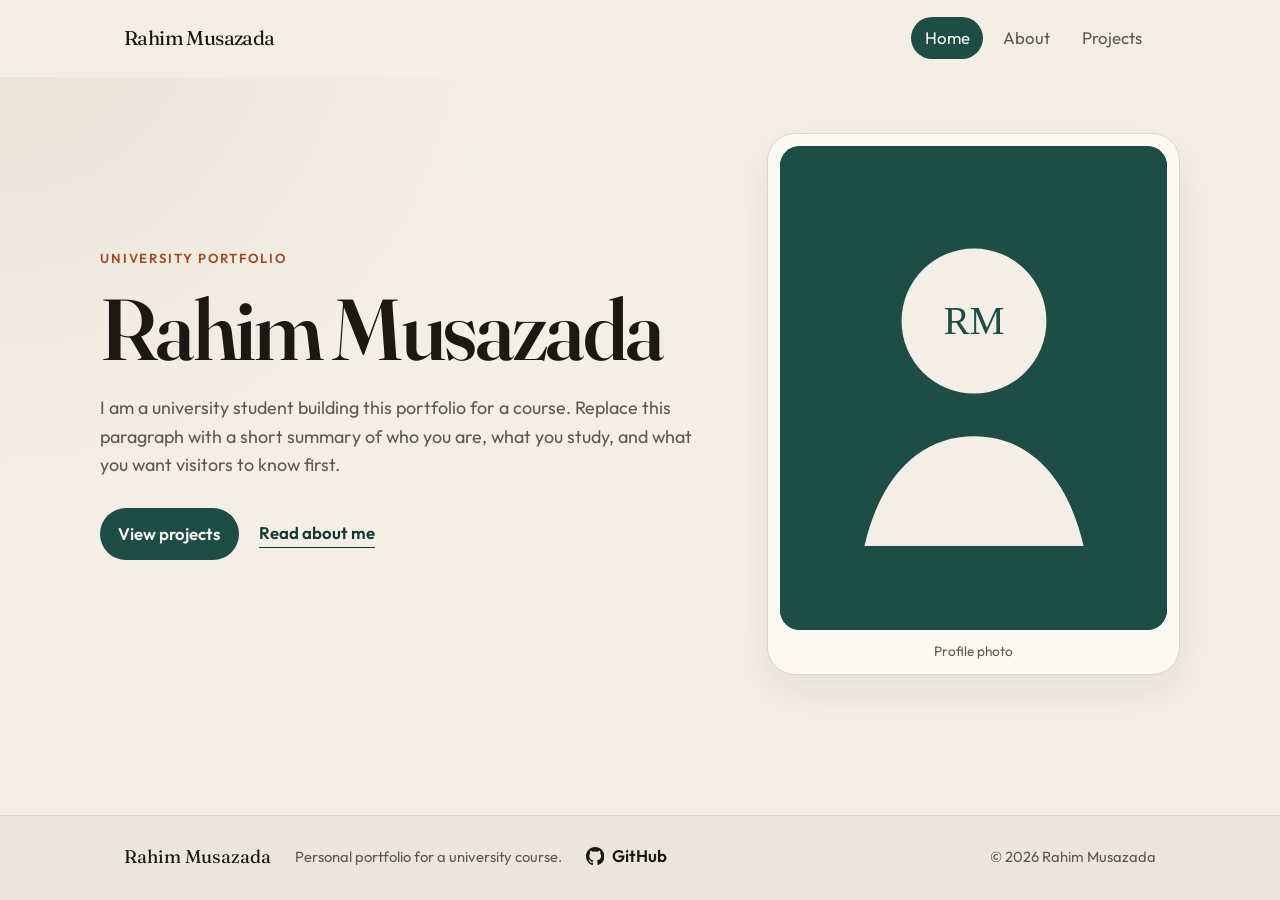
==== index.html @ 74e854c0 "Add initial site structure and pages" ====
<!DOCTYPE html>
<html lang="en">
<head>
  <meta charset="UTF-8">
  <meta name="viewport" content="width=device-width, initial-scale=1.0">
  <meta name="description" content="Portfolio of Rahim Musazada — home page with a short introduction.">
  <title>Rahim Musazada · Home</title>
  <link rel="icon" href="images/favicon.svg" type="image/svg+xml">
  <link rel="preconnect" href="https://fonts.googleapis.com">
  <link rel="preconnect" href="https://fonts.gstatic.com" crossorigin>
  <link href="https://fonts.googleapis.com/css2?family=Fraunces:opsz,wght@9..144,560;9..144,640&family=Outfit:wght@400;500;600&display=swap" rel="stylesheet">
  <link rel="stylesheet" href="css/style.css">
</head>
<body>
  <a class="skip-link" href="#main">Skip to content</a>

  <!-- Shared site header. Keep the same links on every page. -->
  <header class="site-header">
    <div class="header-inner">
      <a class="brand" href="index.html">Rahim Musazada</a>

      <button class="nav-toggle" type="button" aria-expanded="false" aria-controls="site-nav">
        <span class="sr-only">Open menu</span>
        <span class="nav-toggle-bar" aria-hidden="true"></span>
        <span class="nav-toggle-bar" aria-hidden="true"></span>
        <span class="nav-toggle-bar" aria-hidden="true"></span>
      </button>

      <nav id="site-nav" class="site-nav" aria-label="Primary">
        <ul class="nav-links">
          <li><a href="index.html" aria-current="page">Home</a></li>
          <li><a href="about.html">About</a></li>
          <li><a href="projects.html">Projects</a></li>
        </ul>
      </nav>
    </div>
  </header>

  <main id="main">
    <section class="hero">
      <div class="hero-copy">
        <p class="eyebrow">University portfolio</p>
        <h1>Rahim Musazada</h1>
        <p class="lede">
          I am a university student building this portfolio for a course.
          Replace this paragraph with a short summary of who you are, what you study,
          and what you want visitors to know first.
        </p>
        <div class="hero-actions">
          <a class="button" href="projects.html">View projects</a>
          <a class="text-link" href="about.html">Read about me</a>
        </div>
      </div>

      <!-- Swap the src for your own photo, for example images/profile.jpg -->
      <figure class="portrait">
        <img src="images/profile.svg" alt="Placeholder portrait for Rahim Musazada" width="420" height="520">
        <figcaption>Profile photo</figcaption>
      </figure>
    </section>
  </main>

  <!-- Shared site footer. The GitHub link points at this repository. -->
  <footer class="site-footer">
    <div class="footer-inner">
      <p class="footer-name">Rahim Musazada</p>
      <p class="footer-note">Personal portfolio for a university course.</p>
      <a class="github-link" href="https://github.com/rmusazada/rmusazada.github.io" target="_blank" rel="noopener noreferrer">
        <svg viewBox="0 0 16 16" aria-hidden="true" focusable="false">
          <path fill="currentColor" d="M8 0C3.58 0 0 3.58 0 8c0 3.54 2.29 6.53 5.47 7.59.4.07.55-.17.55-.38 0-.19-.01-.82-.01-1.49-2.01.37-2.53-.49-2.69-.94-.09-.23-.48-.94-.82-1.13-.28-.15-.68-.52-.01-.53.63-.01 1.08.58 1.23.82.72 1.21 1.87.87 2.33.66.07-.52.28-.87.51-1.07-1.78-.2-3.64-.89-3.64-3.95 0-.87.31-1.59.82-2.15-.08-.2-.36-1.02.08-2.12 0 0 .67-.21 2.2.82A7.68 7.68 0 0 1 8 3.87c.68.003 1.36.092 2 .27 1.53-1.04 2.2-.82 2.2-.82.44 1.1.16 1.92.08 2.12.51.56.82 1.27.82 2.15 0 3.07-1.87 3.75-3.65 3.95.29.25.54.73.54 1.48 0 1.07-.01 1.93-.01 2.2 0 .21.15.46.55.38A8.013 8.013 0 0 0 16 8c0-4.42-3.58-8-8-8z"/>
        </svg>
        <span>GitHub</span>
      </a>
      <p class="footer-copy">&copy; <span id="year">2026</span> Rahim Musazada</p>
    </div>
  </footer>

  <script src="js/main.js"></script>
</body>
</html>
---- css/style.css ----
/* ==========================================================================
   Portfolio styles
   Shared by index.html, about.html, and projects.html
   ========================================================================== */

/* --- Design tokens ------------------------------------------------------- */
:root {
  --bg: #f3efe6;
  --paper: #fbf9f4;
  --ink: #1c1915;
  --muted: #5f584e;
  --line: #ddd4c4;
  --accent: #1e4d45;
  --accent-deep: #14362f;
  --copper: #a24b28;
  --shadow: 0 16px 40px rgba(28, 25, 21, 0.07);
  --radius: 20px;
  --max: 1080px;
  --header-height: 76px;
  --font-display: "Fraunces", "Iowan Old Style", Palatino, serif;
  --font-body: "Outfit", "Segoe UI", sans-serif;
}

/* --- Base ---------------------------------------------------------------- */
*,
*::before,
*::after {
  box-sizing: border-box;
}

html {
  scroll-behavior: smooth;
}

body {
  margin: 0;
  min-height: 100vh;
  display: flex;
  flex-direction: column;
  background:
    radial-gradient(circle at top left, rgba(162, 75, 40, 0.08), transparent 32rem),
    var(--bg);
  color: var(--ink);
  font-family: var(--font-body);
  font-size: 1.05rem;
  line-height: 1.6;
}

img {
  max-width: 100%;
  height: auto;
  display: block;
}

a {
  color: inherit;
}

h1,
h2,
h3 {
  font-family: var(--font-display);
  font-weight: 560;
  letter-spacing: -0.03em;
  line-height: 1.12;
}

p {
  margin: 0;
}

/* Visually hidden text for screen readers */
.sr-only {
  position: absolute;
  width: 1px;
  height: 1px;
  padding: 0;
  margin: -1px;
  overflow: hidden;
  clip: rect(0, 0, 0, 0);
  white-space: nowrap;
  border: 0;
}

.skip-link {
  position: absolute;
  left: 1rem;
  top: -3rem;
  z-index: 20;
  padding: 0.5rem 0.8rem;
  background: var(--ink);
  color: var(--paper);
  border-radius: 8px;
}

.skip-link:focus {
  top: 1rem;
}

/* --- Header and navigation ---------------------------------------------- */
.site-header {
  position: sticky;
  top: 0;
  z-index: 10;
  background: rgba(243, 239, 230, 0.9);
  backdrop-filter: blur(12px);
  border-bottom: 1px solid transparent;
}

.header-inner {
  position: relative;
  max-width: var(--max);
  margin: 0 auto;
  min-height: var(--header-height);
  padding: 0 1.5rem;
  display: flex;
  align-items: center;
  justify-content: space-between;
  gap: 1rem;
}

.brand {
  font-family: var(--font-display);
  font-size: 1.25rem;
  text-decoration: none;
  letter-spacing: -0.03em;
}

.nav-links {
  display: flex;
  gap: 0.35rem;
  margin: 0;
  padding: 0;
  list-style: none;
}

.nav-links a {
  display: inline-block;
  padding: 0.45rem 0.85rem;
  text-decoration: none;
  color: var(--muted);
  border-radius: 999px;
}

.nav-links a:hover,
.nav-links a:focus-visible {
  color: var(--ink);
  background: rgba(30, 77, 69, 0.08);
}

.nav-links a[aria-current="page"] {
  color: var(--paper);
  background: var(--accent);
}

.nav-toggle {
  display: none;
  width: 44px;
  height: 44px;
  padding: 0;
  border: 1px solid var(--line);
  border-radius: 12px;
  background: var(--paper);
  cursor: pointer;
  flex-direction: column;
  align-items: center;
  justify-content: center;
  gap: 5px;
}

.nav-toggle-bar {
  display: block;
  width: 18px;
  height: 2px;
  background: var(--ink);
}

/* --- Main content ------------------------------------------------------- */
main {
  flex: 1;
  width: min(var(--max), calc(100% - 3rem));
  margin: 0 auto;
  padding: 3.5rem 0 4.5rem;
}

.eyebrow {
  margin: 0 0 0.75rem;
  color: var(--copper);
  font-size: 0.82rem;
  font-weight: 600;
  letter-spacing: 0.14em;
  text-transform: uppercase;
}

.lede {
  max-width: 38rem;
  color: var(--muted);
  font-size: 1.12rem;
}

.page-intro {
  max-width: 40rem;
  margin-bottom: 2.75rem;
}

.page-intro h1 {
  margin: 0 0 0.9rem;
  font-size: clamp(2.4rem, 5vw, 4rem);
}

/* Home: name, summary, and portrait */
.hero {
  display: grid;
  grid-template-columns: minmax(0, 1.2fr) minmax(240px, 0.8fr);
  gap: 3rem;
  align-items: center;
}

.hero h1 {
  margin: 0 0 1rem;
  font-size: clamp(3.2rem, 7vw, 5.4rem);
}

.hero-actions {
  display: flex;
  flex-wrap: wrap;
  align-items: center;
  gap: 1.25rem;
  margin-top: 1.75rem;
}

.button,
.text-link {
  text-decoration: none;
}

.button {
  display: inline-flex;
  align-items: center;
  padding: 0.8rem 1.15rem;
  border-radius: 999px;
  background: var(--accent);
  color: #f7f4ee;
  font-weight: 600;
}

.button:hover,
.button:focus-visible {
  background: var(--accent-deep);
}

.text-link {
  color: var(--accent-deep);
  font-weight: 600;
  border-bottom: 1px solid currentColor;
}

.portrait {
  margin: 0;
  padding: 0.75rem;
  background: var(--paper);
  border: 1px solid var(--line);
  border-radius: calc(var(--radius) + 8px);
  box-shadow: var(--shadow);
}

.portrait img {
  width: 100%;
  aspect-ratio: 4 / 5;
  object-fit: cover;
  border-radius: var(--radius);
  background: var(--accent);
}

.portrait figcaption {
  margin-top: 0.7rem;
  color: var(--muted);
  font-size: 0.85rem;
  text-align: center;
}

/* About page sections */
.about-block {
  padding: 1.6rem 0;
  border-top: 1px solid var(--line);
}

.about-block h2 {
  margin: 0 0 0.7rem;
  font-size: 1.8rem;
}

.about-block p,
.plain-list {
  max-width: 40rem;
}

.plain-list {
  margin: 0;
  padding-left: 1.15rem;
}

.plain-list li + li {
  margin-top: 0.45rem;
}

/* Project cards */
.project-grid {
  display: grid;
  grid-template-columns: repeat(3, minmax(0, 1fr));
  gap: 1.25rem;
}

.project-card {
  display: flex;
  flex-direction: column;
  background: var(--paper);
  border: 1px solid var(--line);
  border-radius: var(--radius);
  overflow: hidden;
  box-shadow: var(--shadow);
}

.media-placeholder {
  display: grid;
  place-items: center;
  aspect-ratio: 4 / 3;
  color: #f7f4ee;
  font-size: 0.85rem;
  letter-spacing: 0.12em;
  text-transform: uppercase;
}

.media-placeholder[data-tone="1"] {
  background:
    linear-gradient(160deg, rgba(255, 255, 255, 0.16), transparent 45%),
    #1e4d45;
}

.media-placeholder[data-tone="2"] {
  background:
    linear-gradient(160deg, rgba(255, 255, 255, 0.16), transparent 45%),
    #a24b28;
}

.media-placeholder[data-tone="3"] {
  background:
    linear-gradient(160deg, rgba(255, 255, 255, 0.16), transparent 45%),
    #243246;
}

.project-body {
  padding: 1.15rem 1.2rem 1.35rem;
}

.project-body h2 {
  margin: 0 0 0.45rem;
  font-size: 1.45rem;
}

.project-body p {
  color: var(--muted);
}

/* If a real photo replaces the placeholder, it should fill the card top */
.project-card img {
  width: 100%;
  aspect-ratio: 4 / 3;
  object-fit: cover;
}

/* --- Footer -------------------------------------------------------------- */
.site-footer {
  border-top: 1px solid var(--line);
  background: #ebe6dc;
}

.footer-inner {
  max-width: var(--max);
  margin: 0 auto;
  padding: 1.6rem 1.5rem 1.8rem;
  display: flex;
  flex-wrap: wrap;
  align-items: center;
  gap: 0.75rem 1.5rem;
}

.footer-name {
  font-family: var(--font-display);
  font-size: 1.15rem;
}

.footer-note,
.footer-copy {
  color: var(--muted);
  font-size: 0.92rem;
}

.footer-copy {
  margin-left: auto;
}

.github-link {
  display: inline-flex;
  align-items: center;
  gap: 0.45rem;
  color: var(--ink);
  text-decoration: none;
  font-weight: 600;
}

.github-link svg {
  width: 1.15rem;
  height: 1.15rem;
}

.github-link:hover,
.github-link:focus-visible {
  color: var(--accent);
}

/* --- Focus and motion ---------------------------------------------------- */
:focus-visible {
  outline: 2px solid var(--copper);
  outline-offset: 3px;
}

@media (prefers-reduced-motion: reduce) {
  html {
    scroll-behavior: auto;
  }
}

/* --- Responsive layout --------------------------------------------------- */
@media (max-width: 860px) {
  .hero,
  .project-grid {
    grid-template-columns: 1fr;
  }

  .portrait {
    max-width: 360px;
  }
}

@media (max-width: 720px) {
  .nav-toggle {
    display: inline-flex;
  }

  .site-nav {
    display: none;
    position: absolute;
    top: calc(100% - 0.4rem);
    right: 1.5rem;
    left: 1.5rem;
    padding: 0.5rem;
    background: var(--paper);
    border: 1px solid var(--line);
    border-radius: 16px;
    box-shadow: var(--shadow);
  }

  .site-nav.is-open {
    display: block;
  }

  .nav-links {
    flex-direction: column;
  }

  .nav-links a {
    display: block;
  }

  .footer-copy {
    margin-left: 0;
  }

  main {
    width: min(var(--max), calc(100% - 2rem));
    padding-top: 2.4rem;
  }
}
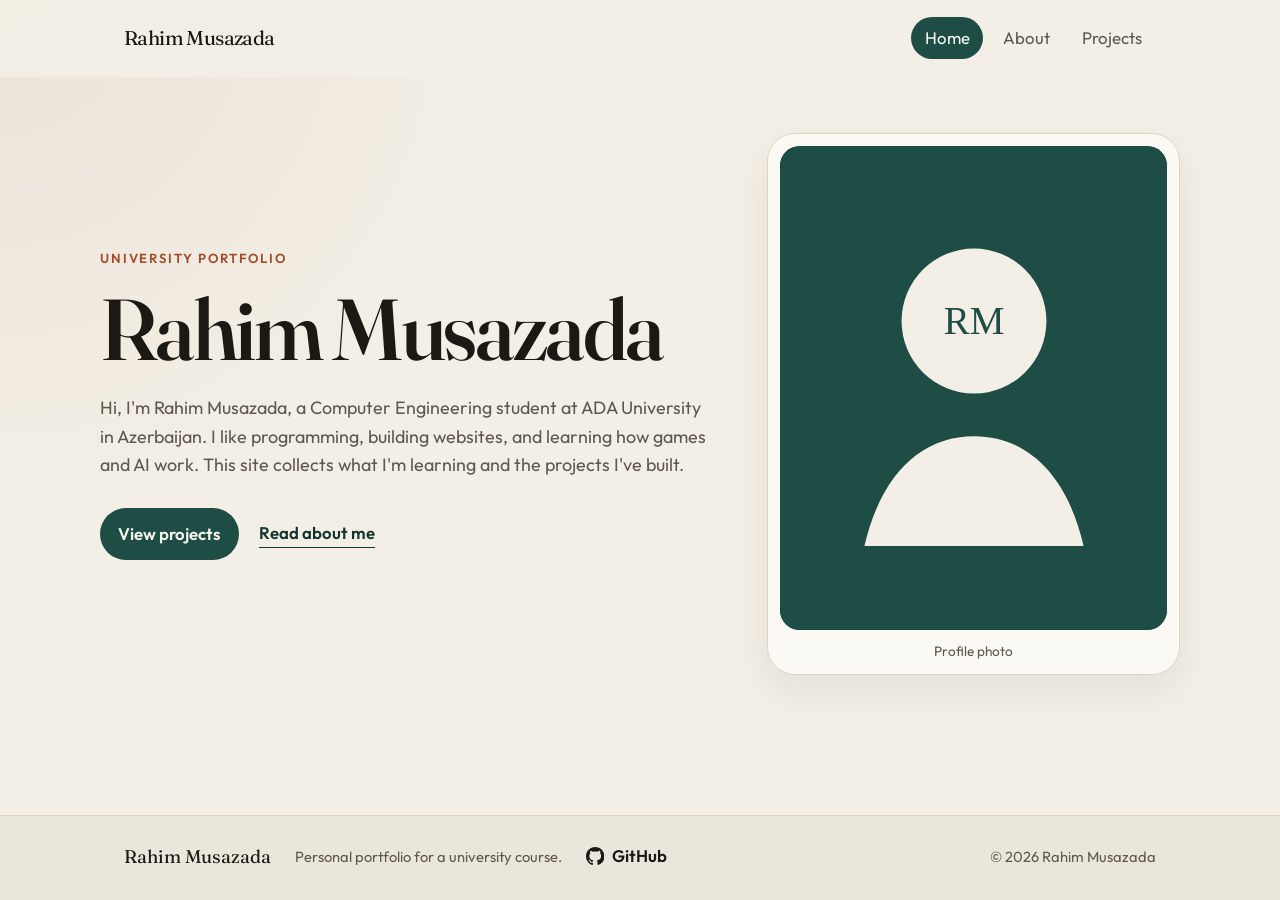
==== commit 6e577294: "Add personal text to Home and About pages" ====
--- a/index.html
+++ b/index.html
@@ -42,9 +42,9 @@
         <p class="eyebrow">University portfolio</p>
         <h1>Rahim Musazada</h1>
         <p class="lede">
-          I am a university student building this portfolio for a course.
-          Replace this paragraph with a short summary of who you are, what you study,
-          and what you want visitors to know first.
+          Hi, I'm Rahim Musazada, a Computer Engineering student at ADA University in Azerbaijan.
+          I like programming, building websites, and learning how games and AI work.
+          This site collects what I'm learning and the projects I've built.
         </p>
         <div class="hero-actions">
           <a class="button" href="projects.html">View projects</a>
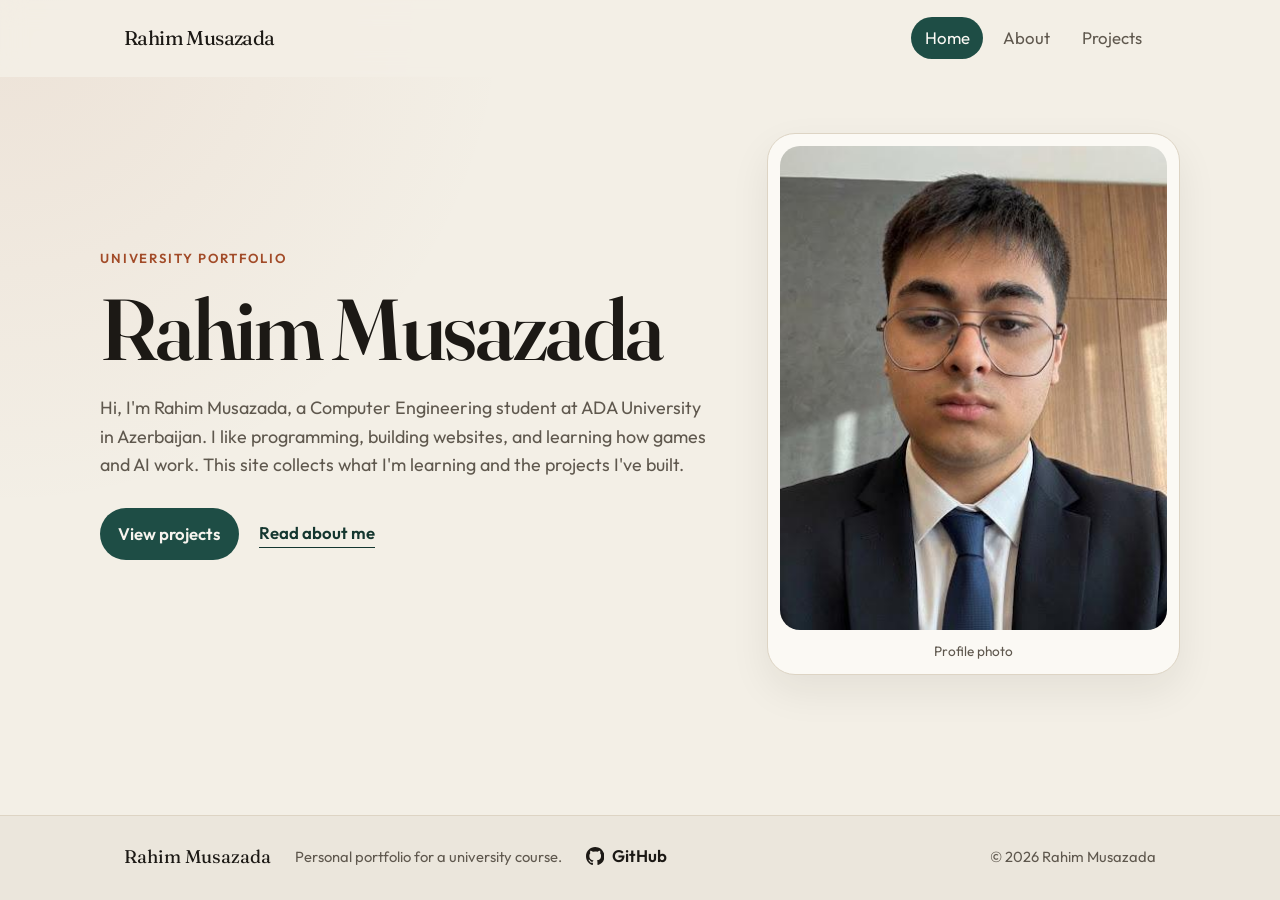
==== commit 88102cb4: "Add profile photo and Projects 1, 2 and 3 with images" ====
--- a/index.html
+++ b/index.html
@@ -54,7 +54,7 @@
 
       <!-- Swap the src for your own photo, for example images/profile.jpg -->
       <figure class="portrait">
-        <img src="images/profile.svg" alt="Placeholder portrait for Rahim Musazada" width="420" height="520">
+        <img src="images/profile.jpeg" alt="Placeholder portrait for Rahim Musazada" width="420" height="520">
         <figcaption>Profile photo</figcaption>
       </figure>
     </section>
--- a/css/style.css
+++ b/css/style.css
@@ -482,3 +482,11 @@
     padding-top: 2.4rem;
   }
 }
+/* Project card images */
+.project-image {
+  display: block;
+  width: 100%;
+  height: 260px;
+  object-fit: contain;
+  background: #f3efe8;
+}
